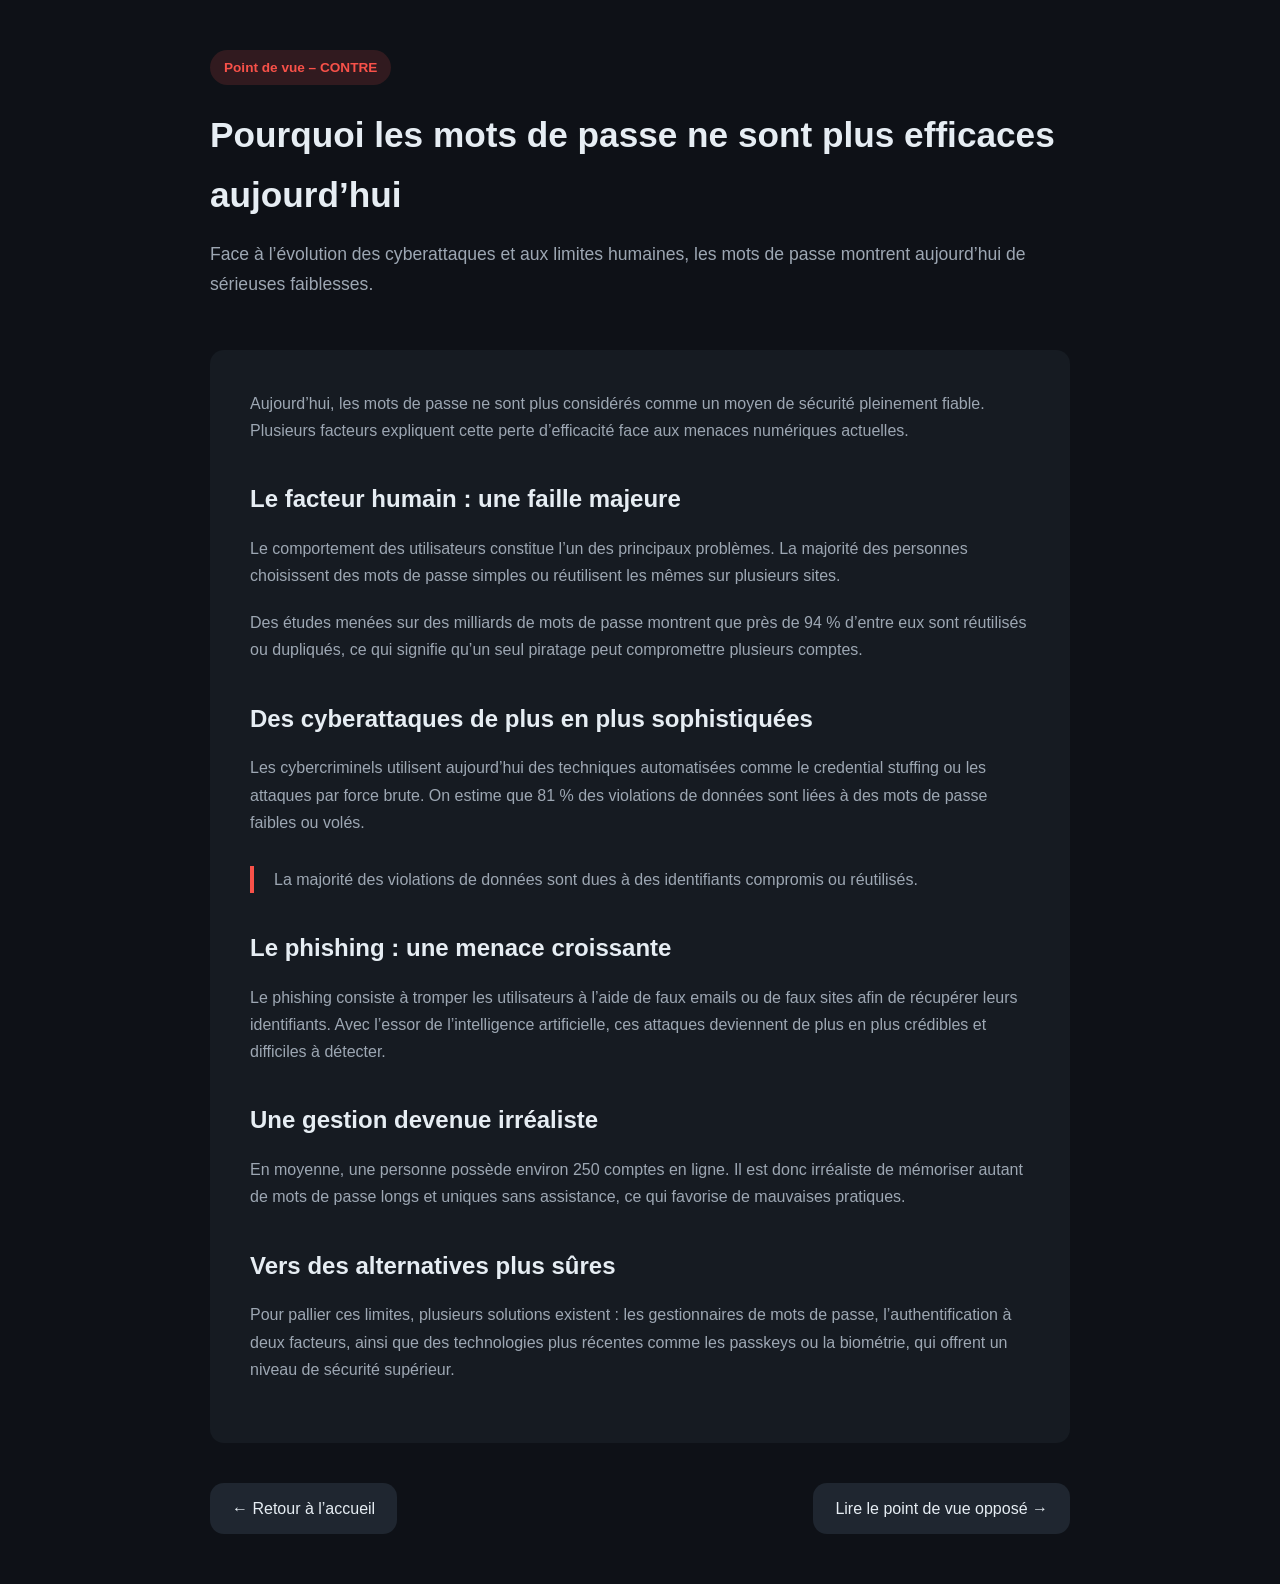
==== pov-non/point-de-vue-non.html @ 9178207c "Add files via upload" ====
<!DOCTYPE html>
<html lang="fr">
<head>
    <meta charset="UTF-8">
    <title>Les mots de passe ne suffisent plus</title>
    <meta name="viewport" content="width=device-width, initial-scale=1.0">
    <link rel="stylesheet" href="style.css">
</head>
<body>

<div class="container">

    <header class="article-header">
        <span class="badge no">Point de vue – CONTRE</span>
        <h1>Pourquoi les mots de passe ne sont plus efficaces aujourd’hui</h1>
        <p>
            Face à l’évolution des cyberattaques et aux limites humaines,
            les mots de passe montrent aujourd’hui de sérieuses faiblesses.
        </p>
    </header>

    <article class="article">
        <p>
            Aujourd’hui, les mots de passe ne sont plus considérés comme un moyen
            de sécurité pleinement fiable. Plusieurs facteurs expliquent cette
            perte d’efficacité face aux menaces numériques actuelles.
        </p>

        <h2>Le facteur humain : une faille majeure</h2>
        <p>
            Le comportement des utilisateurs constitue l’un des principaux
            problèmes. La majorité des personnes choisissent des mots de passe
            simples ou réutilisent les mêmes sur plusieurs sites.
        </p>

        <p>
            Des études menées sur des milliards de mots de passe montrent que
            près de 94 % d’entre eux sont réutilisés ou dupliqués, ce qui signifie
            qu’un seul piratage peut compromettre plusieurs comptes.
        </p>

        <h2>Des cyberattaques de plus en plus sophistiquées</h2>
        <p>
            Les cybercriminels utilisent aujourd’hui des techniques automatisées
            comme le credential stuffing ou les attaques par force brute.
            On estime que 81 % des violations de données sont liées à des mots
            de passe faibles ou volés.
        </p>

        <div class="highlight no">
            <p>
                La majorité des violations de données sont dues à des identifiants
                compromis ou réutilisés.
            </p>
        </div>

        <h2>Le phishing : une menace croissante</h2>
        <p>
            Le phishing consiste à tromper les utilisateurs à l’aide de faux
            emails ou de faux sites afin de récupérer leurs identifiants.
            Avec l’essor de l’intelligence artificielle, ces attaques deviennent
            de plus en plus crédibles et difficiles à détecter.
        </p>

        <h2>Une gestion devenue irréaliste</h2>
        <p>
            En moyenne, une personne possède environ 250 comptes en ligne.
            Il est donc irréaliste de mémoriser autant de mots de passe longs
            et uniques sans assistance, ce qui favorise de mauvaises pratiques.
        </p>

        <h2>Vers des alternatives plus sûres</h2>
        <p>
            Pour pallier ces limites, plusieurs solutions existent : les
            gestionnaires de mots de passe, l’authentification à deux facteurs,
            ainsi que des technologies plus récentes comme les passkeys ou
            la biométrie, qui offrent un niveau de sécurité supérieur.
        </p>
    </article>

    <nav class="navigation">
        <a href="..\index.html">← Retour à l’accueil</a>
        <a href="..\pov-oui\point-de-vue-oui.html">Lire le point de vue opposé →</a>
    </nav>

</div>

</body>
</html>
---- pov-non/style.css ----
/* RESET */
* {
    margin: 0;
    padding: 0;
    box-sizing: border-box;
}

:root {
    --bg: #0e1117;
    --surface: #161b22;
    --text: #e6edf3;
    --muted: #9da7b3;
    --yes: #2ea043;
    --no: #f85149;
    --radius: 14px;
    --transition: 0.3s ease;
}

/* BASE */
body {
    font-family: "Segoe UI", Roboto, Arial, sans-serif;
    background-color: var(--bg);
    color: var(--text);
    line-height: 1.7;
}

.container {
    max-width: 900px;
    margin: auto;
    padding: 50px 20px;
}

/* HEADER */
.article-header {
    margin-bottom: 50px;
}

.badge {
    display: inline-block;
    padding: 6px 14px;
    border-radius: 999px;
    font-size: 0.85rem;
    font-weight: 600;
    margin-bottom: 20px;
}

.badge.yes {
    background-color: rgba(46, 160, 67, 0.15);
    color: var(--yes);
}

.badge.no {
    background-color: rgba(248, 81, 73, 0.15);
    color: var(--no);
}

.article-header h1 {
    font-size: 2.2rem;
    margin-bottom: 15px;
}

.article-header p {
    color: var(--muted);
    font-size: 1.1rem;
}

/* ARTICLE */
.article {
    background-color: var(--surface);
    padding: 40px;
    border-radius: var(--radius);
    animation: fadeIn 0.6s ease;
}

.article h2 {
    margin-top: 35px;
    margin-bottom: 15px;
    font-size: 1.5rem;
}

.article p {
    margin-bottom: 20px;
    color: var(--muted);
}

/* HIGHLIGHT */
.highlight {
    border-left: 4px solid;
    padding-left: 20px;
    margin: 30px 0;
}

.highlight.yes {
    border-color: var(--yes);
}

.highlight.no {
    border-color: var(--no);
}

/* NAV */
.navigation {
    margin-top: 40px;
    display: flex;
    justify-content: space-between;
    flex-wrap: wrap;
    gap: 15px;
}

.navigation a {
    text-decoration: none;
    color: var(--text);
    padding: 12px 22px;
    border-radius: var(--radius);
    background-color: #1f2630;
    transition: background-color var(--transition), transform var(--transition);
}

.navigation a:hover {
    background-color: #2a3441;
    transform: translateY(-3px);
}

/* ANIMATION */
@keyframes fadeIn {
    from {
        opacity: 0;
        transform: translateY(10px);
    }
    to {
        opacity: 1;
        transform: translateY(0);
    }
}
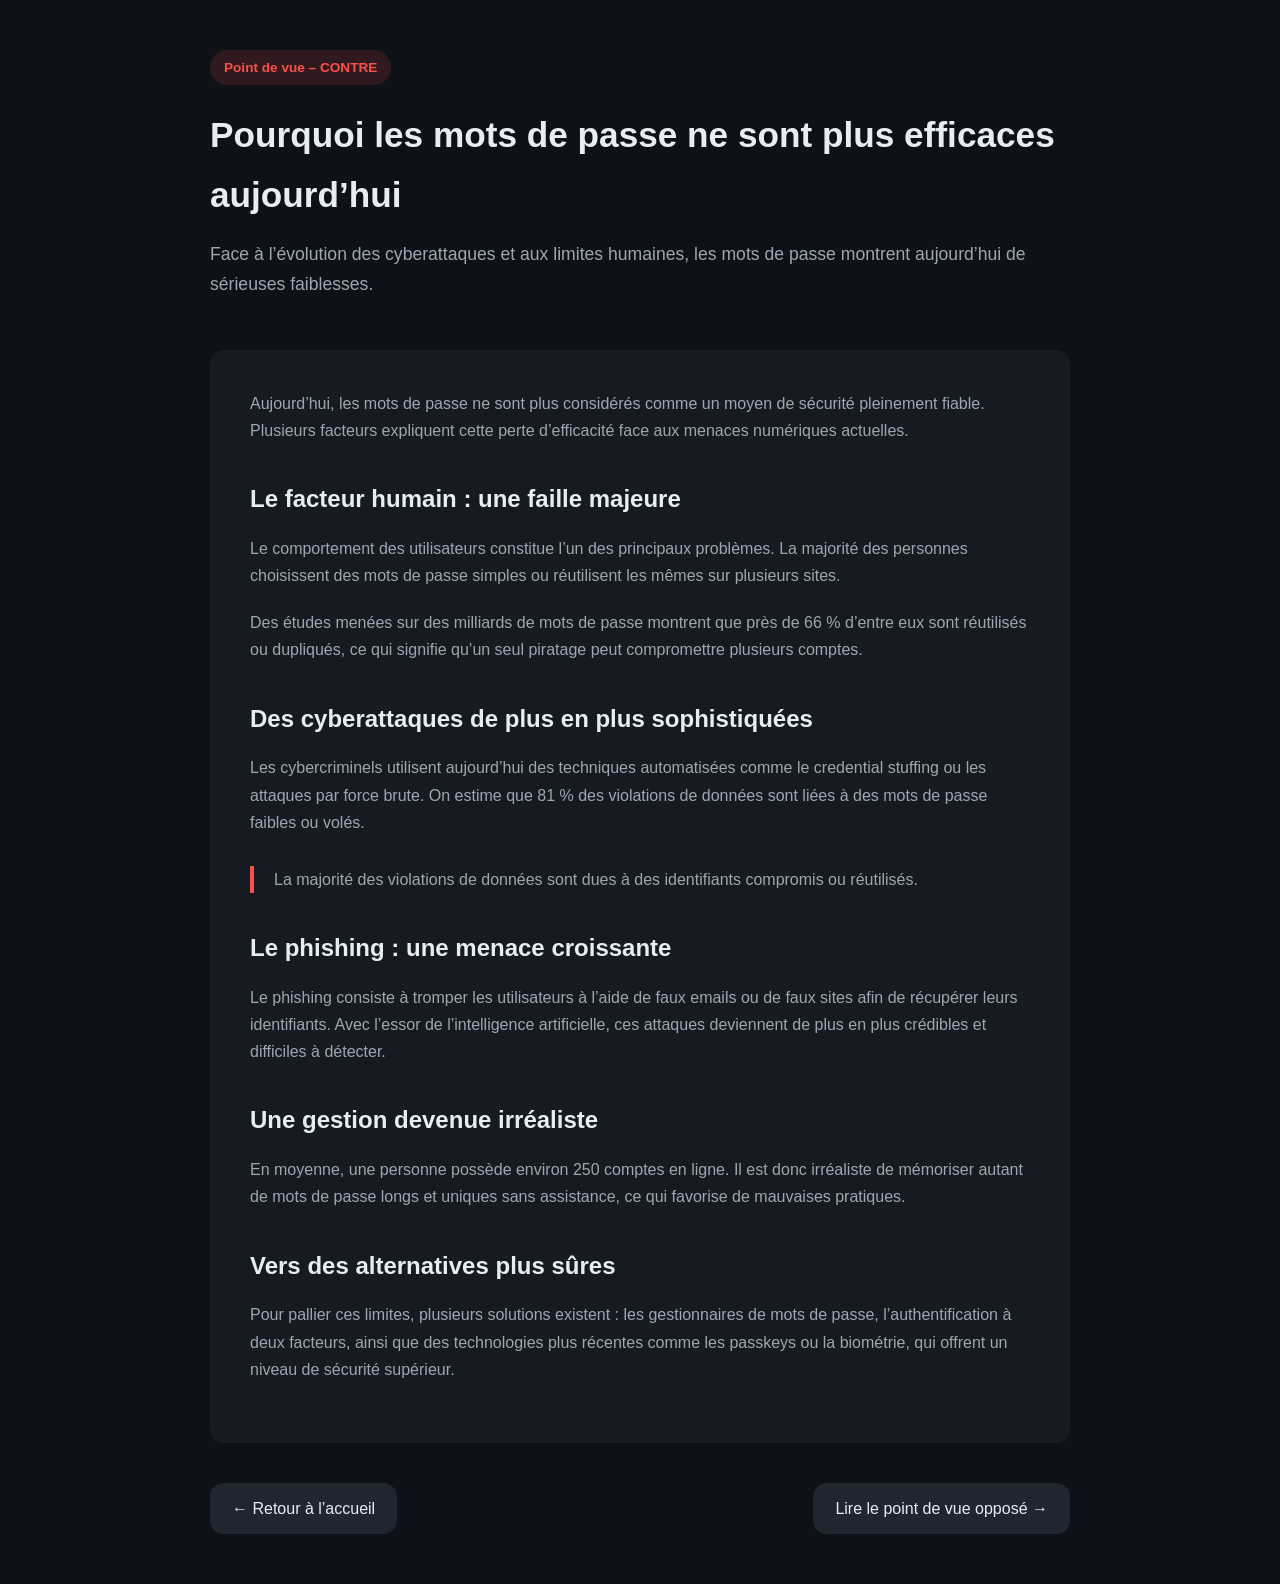
==== commit 13969c31: "Update point-de-vue-non.html" ====
--- a/pov-non/point-de-vue-non.html
+++ b/pov-non/point-de-vue-non.html
@@ -35,7 +35,7 @@
 
         <p>
             Des études menées sur des milliards de mots de passe montrent que
-            près de 94 % d’entre eux sont réutilisés ou dupliqués, ce qui signifie
+            près de 66 % d’entre eux sont réutilisés ou dupliqués, ce qui signifie
             qu’un seul piratage peut compromettre plusieurs comptes.
         </p>
 
